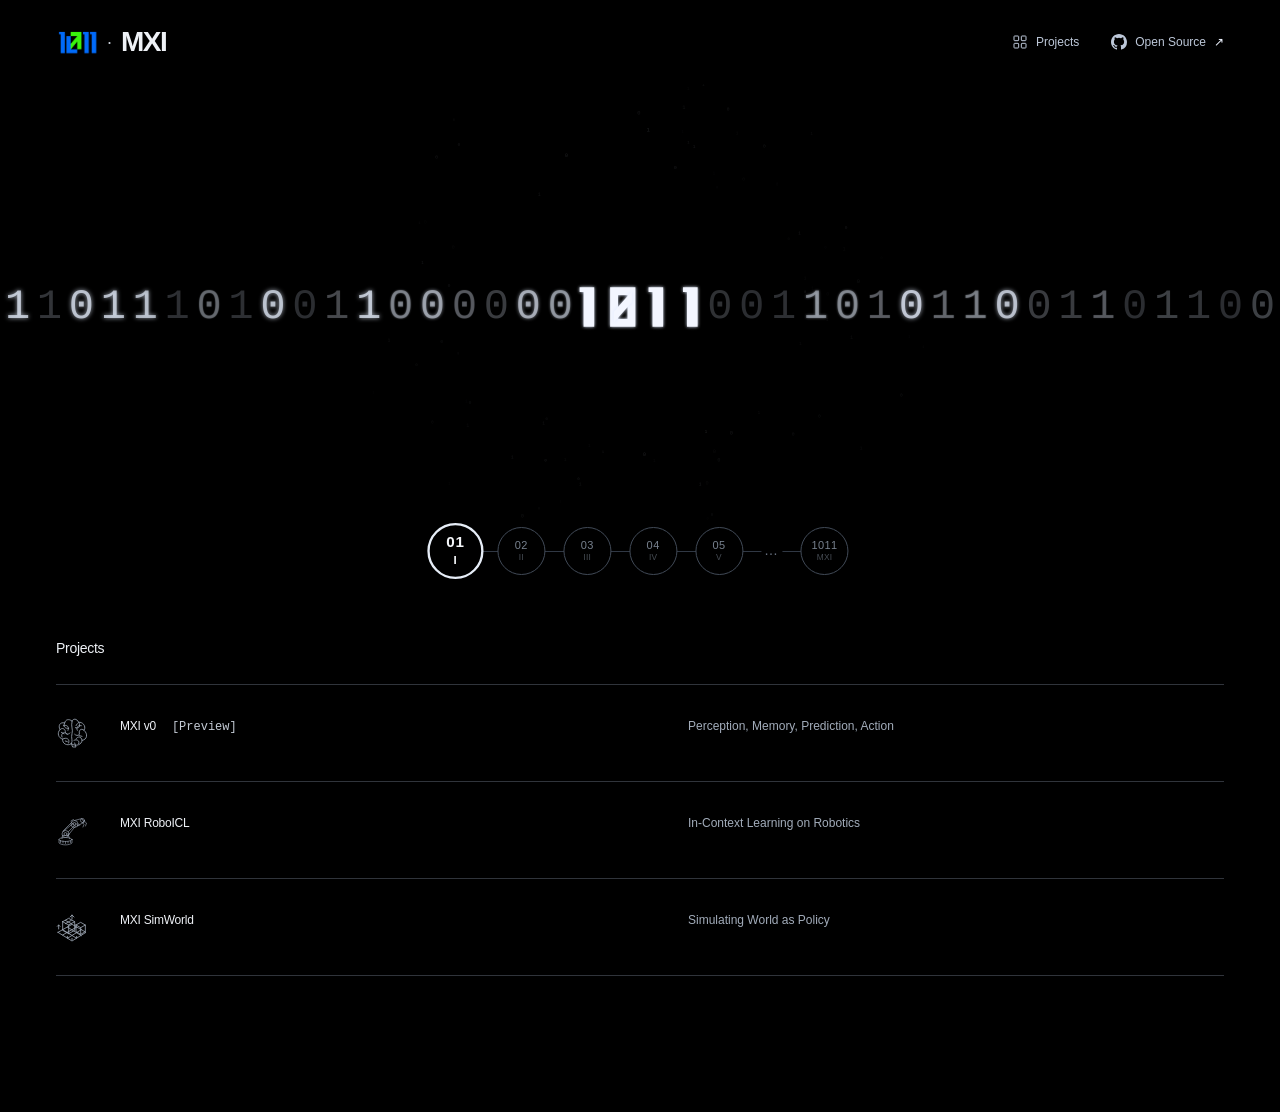
==== index.html @ 933e0298 "Enlarge mobile scenes" ====
<!doctype html>
<html lang="en">
<head>
  <meta charset="utf-8">
  <meta name="viewport" content="width=device-width, initial-scale=1">
  <meta name="theme-color" content="#000000">
  <title>MXI: Mathematics x Intelligence</title>
  <meta name="description" content="MXI: Mathematics x Intelligence.">
  <link rel="canonical" href="https://mxiteam.github.io/">
  <meta property="og:type" content="website">
  <meta property="og:title" content="MXI: Mathematics x Intelligence">
  <meta property="og:description" content="MXI: Mathematics x Intelligence.">
  <meta property="og:url" content="https://mxiteam.github.io/">
  <meta property="og:image" content="https://mxiteam.github.io/assets/mxi-logo.png">
  <meta name="twitter:card" content="summary">
  <link rel="icon" href="./assets/mxi-logo.png" type="image/png">
  <link rel="stylesheet" href="./assets/styles.34ad99760701.css">
  <script src="./assets/story-shapes.206c5630c1ee.js" defer></script>
  <script src="./assets/story-geometry.110244807147.js" defer></script>
  <script src="./assets/brain-surface.cc390f15104c.js" defer></script>
  <script src="./assets/story-targets.e17299c01988.js" defer></script>
  <script src="./assets/math-detail.ebd5feee73e7.js" defer></script>
  <script src="./assets/math-field.5498d85df841.js" defer></script>
  <script src="./assets/math-flow.3c6e560e7f46.js" defer></script>
  <script src="./assets/scene-layers.c333590a5a48.js" defer></script>
  <script src="./assets/story-shaders.88e5fa840086.js" defer></script>
  <script src="./assets/scene-accessories.8698072fff83.js" defer></script>
  <script src="./assets/story.1a4d7181e3ba.js" defer></script>
</head>
<body>
  <a class="skip-link" href="#main">Skip to main content</a>
  <header class="site-header">
    <div class="container header-inner">
      <a class="brand" href="./" aria-label="MXI: Mathematics x Intelligence">
        <img src="./assets/mxi-logo.png" width="42" height="42" alt="" fetchpriority="high">
        <span class="brand-separator" aria-hidden="true">·</span>
        <span>MXI</span>
      </a>
      <div class="header-actions">
        <a class="header-research" href="#projects">
          <svg viewBox="0 0 24 24" width="16" height="16" fill="none" stroke="currentColor" stroke-width="1.5" aria-hidden="true" focusable="false"><rect x="3" y="3" width="7" height="7" rx="1"/><rect x="14" y="3" width="7" height="7" rx="1"/><rect x="3" y="14" width="7" height="7" rx="1"/><rect x="14" y="14" width="7" height="7" rx="1"/></svg>
          Projects
        </a>
        <a class="header-github" href="https://github.com/MXITeam" target="_blank" rel="noopener noreferrer">
          <svg viewBox="0 0 16 16" width="16" height="16" fill="currentColor" aria-hidden="true" focusable="false"><path d="M8 0C3.58 0 0 3.58 0 8c0 3.54 2.29 6.53 5.47 7.59.4.07.55-.17.55-.38 0-.19-.01-.82-.01-1.49-2.01.37-2.53-.49-2.69-.94-.09-.23-.48-.94-.82-1.13-.28-.15-.68-.52-.01-.53.63-.01 1.08.58 1.23.82.72 1.21 1.87.87 2.33.66.07-.52.28-.87.51-1.07-1.78-.2-3.64-.89-3.64-3.95 0-.87.31-1.59.82-2.15-.08-.2-.36-1.02.08-2.12 0 0 .67-.21 2.2.82a7.65 7.65 0 0 1 4 0c1.53-1.04 2.2-.82 2.2-.82.44 1.1.16 1.92.08 2.12.51.56.82 1.27.82 2.15 0 3.07-1.87 3.75-3.65 3.95.29.25.54.73.54 1.48 0 1.07-.01 1.93-.01 2.2 0 .21.15.46.55.38A8.01 8.01 0 0 0 16 8c0-4.42-3.58-8-8-8Z"/></svg>
          Open Source <span aria-hidden="true">↗</span>
        </a>
      </div>
    </div>
  </header>
  <main id="main">
    <section class="hero container" aria-label="MXI binary story">
    <h1 class="sr-only">MXI: Mathematics x Intelligence</h1>
    <div class="story-stage" id="story-stage" role="group" tabindex="0" aria-label="A continuous binary story: 1011, mathematics, robot, brain, universe, and MXI" aria-describedby="field-help">
      <div class="story-fallback" aria-hidden="true">MXI</div>
      <canvas id="story-particles" aria-hidden="true"></canvas>
      <canvas id="story-conduit" aria-hidden="true"></canvas>
    </div>
    <nav class="scene-navigation" aria-label="Animation scenes">
      <button type="button" data-scene="0" aria-label="01 / I — Binary" aria-current="step">01 <span aria-hidden="true">I</span></button>
      <button type="button" data-scene="1" aria-label="02 / II — Mathematics">02 <span aria-hidden="true">II</span></button>
      <button type="button" data-scene="3" aria-label="03 / III — Robot">03 <span aria-hidden="true">III</span></button>
      <button type="button" data-scene="4" aria-label="04 / IV — Brain">04 <span aria-hidden="true">IV</span></button>
      <button type="button" data-scene="5" aria-label="05 / V — Universe">05 <span aria-hidden="true">V</span></button>
      <span class="scene-ellipsis" aria-hidden="true">…</span>
      <button type="button" data-scene="6" aria-label="1011 — MXI">1011 <span aria-hidden="true">MXI</span></button>
    </nav>
    <p id="field-help" class="sr-only">The central 1011 leads a continuous binary chain through mathematics, a humanoid robot, a brain, and the universe, finally forming MXI. Choose a numbered scene below to jump to it. Press Enter for a wave, or Space to pause and resume. Reduced motion shows a static scene.</p>
    </section>
    <section id="projects" class="research container" aria-labelledby="projects-title">
      <h2 id="projects-title">Projects</h2>
      <div class="research-grid">
        <article class="research-project" aria-labelledby="project-mxi0">
          <svg class="project-icon" viewBox="0 0 48 48" width="32" height="32" fill="none" stroke="currentColor" stroke-width="1.2" stroke-linecap="round" stroke-linejoin="round" aria-hidden="true" focusable="false"><path d="M24 6C19 2 14 4 13 9 6 7 3 13 6 19 1 24 4 32 10 33 9 40 17 44 23 40 30 45 39 41 39 35 47 34 48 25 42 20 46 13 39 7 34 8 31 2 26 2 24 6Z"/><path d="M24 7c-2 7 2 12 0 18s2 11-1 15M13 9c-3 5 1 9 6 8m-8-4c6-2 9 2 7 7M6 19c3-4 8-1 8 3s4 5 7 2M9 30c-3-6 5-9 8-4m-7 7c6-3 11 0 9 6M34 8c4 6 0 10-5 8m9-3c-6-1-8 3-6 7m10 0c-4-4-8 0-7 4s-4 5-7 2m11 9c-1-7-7-6-9-2m4 7c2-5-3-7-7-5"/><path d="m23 40 2 5h5l-2-6"/><path d="m8 23 4 2m2 11 3 1m18-9 4 1m-9-16 2-3"/></svg>
          <div class="project-heading"><h3 id="project-mxi0">MXI v0</h3><span class="project-status">[Preview]</span></div>
          <p>Perception, Memory, Prediction, Action</p>
        </article>
        <article class="research-project" aria-labelledby="project-icl">
          <svg class="project-icon" viewBox="0 0 64 64" width="32" height="32" fill="none" stroke="currentColor" stroke-width="1.2" stroke-linecap="round" stroke-linejoin="round" aria-hidden="true" focusable="false"><ellipse cx="19" cy="51" rx="13" ry="4"/><path d="M6 51v7c6 5 20 5 26 0v-7m-20-2 1-6h12l2 6"/><circle cx="19" cy="40" r="7"/><circle cx="19" cy="40" r="3"/><path d="m14 34 17-17 8 7-15 19m-6-11 16-13m-9 16 11-11"/><circle cx="37" cy="20" r="7"/><circle cx="37" cy="20" r="3"/><path d="m37 13 15-4 4 8-13 6m-13-9 5-3m8 13 5-2"/><circle cx="53" cy="13" r="4"/><path d="m56 14 5 4-2 6m-6-7 3 4-2 5m-39 9 2-2m6 10 2-2M9 53v4m5-3v4m5-3v4m5-4v3m5-4v3"/></svg>
          <div class="project-heading"><h3 id="project-icl">MXI RoboICL</h3></div>
          <p>In-Context Learning on Robotics</p>
        </article>
        <article class="research-project" aria-labelledby="project-simworld">
          <svg class="project-icon" viewBox="0 0 48 48" width="32" height="32" fill="none" stroke="currentColor" stroke-width="1.2" stroke-linecap="round" stroke-linejoin="round" aria-hidden="true" focusable="false"><path d="m3 32 21-12 21 12-21 13L3 32Zm7-4 21 13m-14-17 21 13M10 36l21-12m-14 17 21-13"/><path d="m10 16 9-5 9 5v13l-9 5-9-5V16Zm0 0 9 5 9-5m-9 5v13m-5-20 9 5m0-5-9 5"/><path d="m30 21 7-4 7 4v10l-7 4-7-4V21Zm0 0 7 4 7-4m-7 4v10"/><path d="M24 6v6m-3-3 3-3 3 3M4 21v6m-2-4 2-2 2 2"/><path d="M17 38v2m7 1v2m7-5v2"/></svg>
          <div class="project-heading"><h3 id="project-simworld">MXI SimWorld</h3></div>
          <p>Simulating World as Policy</p>
        </article>
      </div>
    </section>
  </main>
</body>
</html>
---- assets/styles.34ad99760701.css ----
@charset "UTF-8";
:root { color-scheme: dark; --ink:#eef1f6; --font:-apple-system,BlinkMacSystemFont,"Segoe UI",Arial,sans-serif; --interface-text:12px; }
*,*::before,*::after { box-sizing:border-box; }
body { margin:0; background:#000; color:var(--ink); font-family:var(--font); -webkit-font-smoothing:antialiased; overflow-x:clip; }
a { color:inherit; text-decoration:none; -webkit-tap-highlight-color:transparent; }
a:focus-visible,.story-stage:focus-visible { outline:1px solid #c7dbff80; outline-offset:5px; }
button:focus-visible { outline:1px solid #c7dbff80; outline-offset:4px; }
p,h1,h2,h3 { margin:0; }
img,canvas { display:block; }
::selection { background:#d6e4fa; color:#000; }
.container { width:min(1440px,calc(100% - 112px)); margin-inline:auto; }
.skip-link { position:fixed; z-index:20; top:12px; left:12px; background:#e9f0fb; color:black; padding:12px 20px; transform:translateY(-160%); }
.skip-link:focus { transform:none; }
.site-header { position:relative; z-index:3; }
.header-inner { height:84px; display:flex; align-items:center; justify-content:space-between; }
.brand { display:inline-flex; align-items:center; gap:9px; }
.brand img { object-fit:contain; }
.brand>span { font-size:28px; letter-spacing:-.055em; font-weight:750; }
.brand>.brand-separator { font-size:18px; font-weight:400; letter-spacing:0; color:#c5ccd6; }
.header-actions { display:flex; align-items:center; gap:clamp(14px,2.5vw,32px); }
.header-actions a { display:inline-flex; align-items:center; gap:8px; white-space:nowrap; }
.header-actions svg { flex:none; width:16px; height:16px; }
.header-research { font-size:var(--interface-text); padding-block:12px; color:#bcc7d8; }
.header-actions a:hover { color:#fff; }
.header-actions .header-github { padding-left:0; }
.header-github { font-size:var(--interface-text); padding:12px 0 12px 20px; color:#bcc7d8; }
.header-github span { color:#edf3ff; }
.hero { position:relative; height:max(240px,calc(100svh - 84px - 300px)); min-height:0; isolation:isolate; }
.story-stage { position:absolute; inset:0 calc((100% - 100vw)/2) 70px; width:100vw; touch-action:pan-y; user-select:none; cursor:crosshair; }
#story-particles,#story-conduit,.story-fallback { position:absolute; inset:0; width:100%; height:100%; }
#story-conduit { pointer-events:none; }
.story-fallback { display:grid; place-items:center; font:900 clamp(100px,25vw,380px)/1 "Arial Black",Arial,sans-serif; }
.story-stage.is-ready .story-fallback { visibility:hidden; }
.story-stage:not(.is-ready) canvas { visibility:hidden; }
.scene-navigation { --node-size:clamp(36px,10vw,48px); position:absolute; z-index:4; bottom:25px; left:50%; transform:translateX(-50%); display:flex; align-items:center; justify-content:center; gap:clamp(8px,1.4vw,20px); width:max-content; max-width:calc(100vw - 32px); }
.scene-navigation::before { content:""; position:absolute; top:50%; left:calc(var(--node-size)/2); right:calc(var(--node-size)/2); height:1px; background:#303844; }
.scene-navigation button { position:relative; z-index:1; flex:none; display:flex; flex-direction:column; align-items:center; justify-content:center; gap:1px; appearance:none; border:1px solid #414a57; border-radius:50%; background:#000; color:#77818e; padding:0; width:var(--node-size); height:var(--node-size); font:400 11px/1.15 var(--font); font-variant-numeric:tabular-nums; letter-spacing:.04em; cursor:pointer; white-space:nowrap; transition:color .35s,border-color .35s,transform .35s,font-size .35s; }
.scene-navigation button:hover { color:#c7d0dc; }
.scene-navigation button span { opacity:.6; font-size:.76em; letter-spacing:.04em; }
.scene-ellipsis { position:relative; z-index:1; color:#687180; background:#000; font-size:14px; letter-spacing:.12em; padding:0 3px 3px; }
.scene-navigation button[aria-current="step"] { color:#f5f7fa; border:2px solid #e6edf7; transform:scale(1.17); font-size:13px; font-weight:750; }
.scene-navigation button[aria-current="step"] span { opacity:1; }
.research { padding-block:40px 136px; scroll-margin-top:32px; }
.research h2 { margin-bottom:28px; font-size:calc(var(--interface-text) + 2px); font-weight:500; letter-spacing:-.02em; }
.research-grid { display:grid; grid-template-columns:1fr; }
.research-project { display:grid; grid-template-columns:32px minmax(0,1fr) minmax(0,1fr); align-items:baseline; column-gap:32px; min-width:0; padding-block:32px; border-top:1px solid #30343b; }
.research-project:last-child { border-bottom:1px solid #30343b; }
.project-icon { align-self:center; width:32px; height:32px; color:#a2acba; }
.project-status { font:var(--interface-text)/1.5 ui-monospace,SFMono-Regular,Consolas,monospace; }
.project-heading { display:flex; flex-wrap:wrap; align-items:baseline; gap:12px 16px; }
.project-status { color:#c4cbd5; }
.research-project h3 { font-size:var(--interface-text); font-weight:500; letter-spacing:-.02em; }
.research-project p { color:#a2acba; font-size:var(--interface-text); line-height:1.55; }
.sr-only { position:absolute; height:1px; width:1px; padding:0; margin:-1px; overflow:hidden; clip:rect(0,0,0,0); white-space:nowrap; border:0; }
@media(max-width:760px) {
 :root { --interface-text:11px; }
 .container { width:calc(100% - 40px); }
 .header-inner { height:70px; }
 .brand img { width:35px; height:35px; }
 .brand>span { font-size:25px; }
 .header-actions a { gap:6px; }
 .header-actions svg { width:14px; height:14px; }
 .hero { height:max(300px,calc(100svh - 70px - 300px)); }
 .scene-navigation { --node-size:clamp(30px,calc((100vw - 94px)/6),42px); bottom:22px; gap:clamp(3px,1.2vw,8px); max-width:calc(100vw - 24px); }
 .scene-navigation button { font-size:10px; }
 .scene-navigation button[aria-current="step"] { font-size:12px; }
 .scene-navigation button[data-scene="6"] { font-size:clamp(8px,2.6vw,10px); }
 .scene-navigation button[data-scene="6"][aria-current="step"] { font-size:clamp(9px,2.8vw,11px); }
 .research { padding-block:24px 64px; }
 .research h2 { margin-bottom:20px; }
 .research-project { grid-template-columns:28px minmax(0,1fr); gap:8px 12px; padding-block:22px; }
 .project-icon { width:28px; height:28px; }
 .project-heading { gap:6px 10px; }
 .research-project p { grid-column:2; }
}
@media(max-width:380px) {
 :root { --interface-text:10px; }
 .brand { gap:5px; }
 .brand img { width:28px; height:28px; }
 .brand>span { font-size:21px; }
 .brand>.brand-separator { font-size:15px; }
 .header-actions { gap:9px; }
 .header-actions a { gap:4px; }
 .header-actions svg { width:12px; height:12px; }
}
@media(max-height:500px) {
 .header-inner { height:48px; }
 .brand img { width:27px; height:27px; }
 .brand>span { font-size:22px; }
 .hero { height:max(230px,calc(100svh - 48px - 240px)); }
 .story-stage { bottom:55px; }
 .scene-navigation { bottom:10px; }
 .research { padding-top:24px; }
 .research h2 { margin-bottom:20px; }
 .research-project { padding-block:24px; }
}
@media(max-width:760px) and (max-height:500px) and (orientation:portrait) {
 /* Short portrait screens still need enough pixels for the particle subject. */
 .hero { height:clamp(270px,62.5svh,300px); }
}
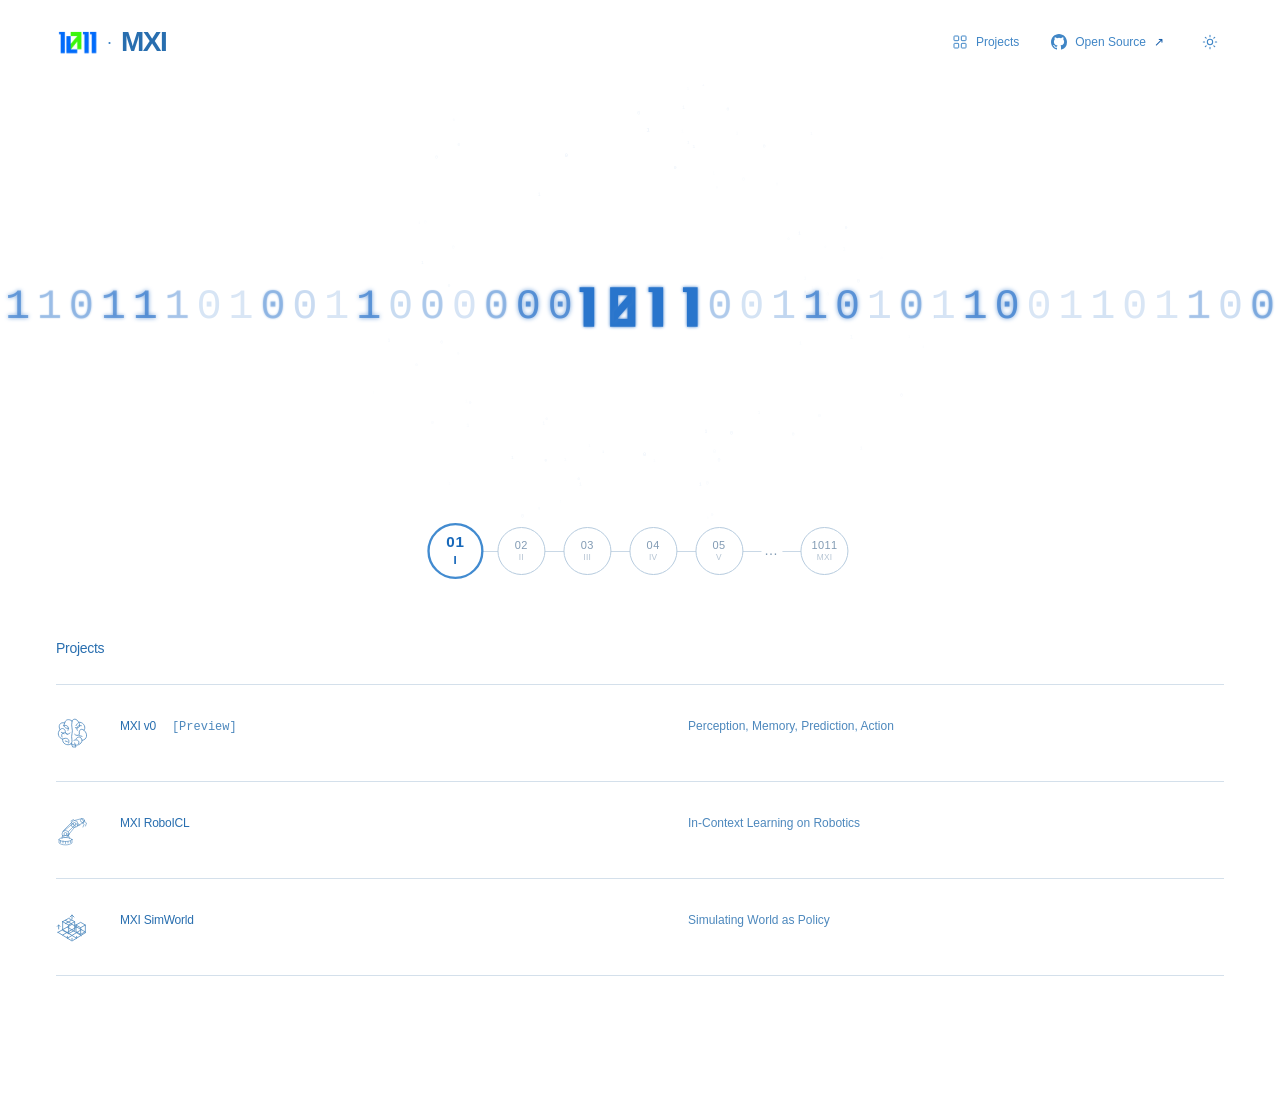
==== commit f79ce72f: "Add light theme" ====
--- a/index.html
+++ b/index.html
@@ -1,9 +1,10 @@
 <!doctype html>
-<html lang="en">
+<html lang="en" data-theme="light">
 <head>
   <meta charset="utf-8">
   <meta name="viewport" content="width=device-width, initial-scale=1">
-  <meta name="theme-color" content="#000000">
+  <script>try { if (localStorage.getItem('mxi-theme') === 'dark') document.documentElement.dataset.theme = 'dark'; } catch (_) {}</script>
+  <meta name="theme-color" content="#ffffff">
   <title>MXI: Mathematics x Intelligence</title>
   <meta name="description" content="MXI: Mathematics x Intelligence.">
   <link rel="canonical" href="https://mxiteam.github.io/">
@@ -14,7 +15,7 @@
   <meta property="og:image" content="https://mxiteam.github.io/assets/mxi-logo.png">
   <meta name="twitter:card" content="summary">
   <link rel="icon" href="./assets/mxi-logo.png" type="image/png">
-  <link rel="stylesheet" href="./assets/styles.34ad99760701.css">
+  <link rel="stylesheet" href="./assets/styles.a3b41dac617a.css">
   <script src="./assets/story-shapes.206c5630c1ee.js" defer></script>
   <script src="./assets/story-geometry.110244807147.js" defer></script>
   <script src="./assets/brain-surface.cc390f15104c.js" defer></script>
@@ -45,6 +46,9 @@
           <svg viewBox="0 0 16 16" width="16" height="16" fill="currentColor" aria-hidden="true" focusable="false"><path d="M8 0C3.58 0 0 3.58 0 8c0 3.54 2.29 6.53 5.47 7.59.4.07.55-.17.55-.38 0-.19-.01-.82-.01-1.49-2.01.37-2.53-.49-2.69-.94-.09-.23-.48-.94-.82-1.13-.28-.15-.68-.52-.01-.53.63-.01 1.08.58 1.23.82.72 1.21 1.87.87 2.33.66.07-.52.28-.87.51-1.07-1.78-.2-3.64-.89-3.64-3.95 0-.87.31-1.59.82-2.15-.08-.2-.36-1.02.08-2.12 0 0 .67-.21 2.2.82a7.65 7.65 0 0 1 4 0c1.53-1.04 2.2-.82 2.2-.82.44 1.1.16 1.92.08 2.12.51.56.82 1.27.82 2.15 0 3.07-1.87 3.75-3.65 3.95.29.25.54.73.54 1.48 0 1.07-.01 1.93-.01 2.2 0 .21.15.46.55.38A8.01 8.01 0 0 0 16 8c0-4.42-3.58-8-8-8Z"/></svg>
           Open Source <span aria-hidden="true">↗</span>
         </a>
+        <button class="theme-toggle" type="button" aria-label="Switch to dark theme" title="Switch theme" aria-pressed="true">
+          <svg viewBox="0 0 24 24" width="16" height="16" fill="none" stroke="currentColor" stroke-width="1.6" stroke-linecap="round" aria-hidden="true"><circle cx="12" cy="12" r="4"/><path d="M12 2v2m0 16v2M2 12h2m16 0h2M4.9 4.9l1.4 1.4m11.4 11.4 1.4 1.4m0-14.2-1.4 1.4M6.3 17.7l-1.4 1.4"/></svg>
+        </button>
       </div>
     </div>
   </header>
@@ -88,5 +92,24 @@
       </div>
     </section>
   </main>
+  <svg class="sr-only" aria-hidden="true" focusable="false"><filter id="light-particles" color-interpolation-filters="sRGB"><feColorMatrix type="matrix" values="-.88 0 0 0 1  0 -.56 0 0 1  0 0 -.20 0 1  0 0 0 1 0"/></filter></svg>
+  <script>
+    (() => {
+      const button = document.querySelector('.theme-toggle');
+      function update() {
+        const light = document.documentElement.dataset.theme === 'light';
+        button.setAttribute('aria-pressed', String(light));
+        button.setAttribute('aria-label', light ? 'Switch to dark theme' : 'Switch to light theme');
+        document.querySelector('meta[name="theme-color"]').content = light ? '#ffffff' : '#000000';
+      }
+      button.addEventListener('click', () => {
+        const light = document.documentElement.dataset.theme !== 'light';
+        document.documentElement.dataset.theme = light ? 'light' : 'dark';
+        try { localStorage.setItem('mxi-theme', light ? 'light' : 'dark'); } catch (_) {}
+        update();
+      });
+      update();
+    })();
+  </script>
 </body>
 </html>
--- a/assets/styles.a3b41dac617a.css
+++ b/assets/styles.a3b41dac617a.css
@@ -0,0 +1,115 @@
+@charset "UTF-8";
+:root { color-scheme: dark; --ink:#eef1f6; --font:-apple-system,BlinkMacSystemFont,"Segoe UI",Arial,sans-serif; --interface-text:12px; }
+*,*::before,*::after { box-sizing:border-box; }
+body { margin:0; background:#000; color:var(--ink); font-family:var(--font); -webkit-font-smoothing:antialiased; overflow-x:clip; }
+a { color:inherit; text-decoration:none; -webkit-tap-highlight-color:transparent; }
+a:focus-visible,.story-stage:focus-visible { outline:1px solid #c7dbff80; outline-offset:5px; }
+button:focus-visible { outline:1px solid #c7dbff80; outline-offset:4px; }
+p,h1,h2,h3 { margin:0; }
+img,canvas { display:block; }
+::selection { background:#d6e4fa; color:#000; }
+.container { width:min(1440px,calc(100% - 112px)); margin-inline:auto; }
+.skip-link { position:fixed; z-index:20; top:12px; left:12px; background:#e9f0fb; color:black; padding:12px 20px; transform:translateY(-160%); }
+.skip-link:focus { transform:none; }
+.site-header { position:relative; z-index:3; }
+.header-inner { height:84px; display:flex; align-items:center; justify-content:space-between; }
+.brand { display:inline-flex; align-items:center; gap:9px; }
+.brand img { object-fit:contain; }
+.brand>span { font-size:28px; letter-spacing:-.055em; font-weight:750; }
+.brand>.brand-separator { font-size:18px; font-weight:400; letter-spacing:0; color:#c5ccd6; }
+.header-actions { display:flex; align-items:center; gap:clamp(14px,2.5vw,32px); }
+.header-actions a { display:inline-flex; align-items:center; gap:8px; white-space:nowrap; }
+.header-actions svg { flex:none; width:16px; height:16px; }
+.header-research { font-size:var(--interface-text); padding-block:12px; color:#bcc7d8; }
+.header-actions a:hover { color:#fff; }
+.header-actions .header-github { padding-left:0; }
+.header-github { font-size:var(--interface-text); padding:12px 0 12px 20px; color:#bcc7d8; }
+.header-github span { color:#edf3ff; }
+.theme-toggle { display:inline-grid; place-items:center; flex:none; width:28px; height:36px; padding:0; border:0; background:transparent; color:#bcc7d8; cursor:pointer; }
+.theme-toggle:hover { color:#fff; }
+.hero { position:relative; height:max(240px,calc(100svh - 84px - 300px)); min-height:0; isolation:isolate; }
+.story-stage { position:absolute; inset:0 calc((100% - 100vw)/2) 70px; width:100vw; touch-action:pan-y; user-select:none; cursor:crosshair; }
+#story-particles,#story-conduit,.story-fallback { position:absolute; inset:0; width:100%; height:100%; }
+#story-conduit { pointer-events:none; }
+.story-fallback { display:grid; place-items:center; font:900 clamp(100px,25vw,380px)/1 "Arial Black",Arial,sans-serif; }
+.story-stage.is-ready .story-fallback { visibility:hidden; }
+.story-stage:not(.is-ready) canvas { visibility:hidden; }
+.scene-navigation { --node-size:clamp(36px,10vw,48px); position:absolute; z-index:4; bottom:25px; left:50%; transform:translateX(-50%); display:flex; align-items:center; justify-content:center; gap:clamp(8px,1.4vw,20px); width:max-content; max-width:calc(100vw - 32px); }
+.scene-navigation::before { content:""; position:absolute; top:50%; left:calc(var(--node-size)/2); right:calc(var(--node-size)/2); height:1px; background:#303844; }
+.scene-navigation button { position:relative; z-index:1; flex:none; display:flex; flex-direction:column; align-items:center; justify-content:center; gap:1px; appearance:none; border:1px solid #414a57; border-radius:50%; background:#000; color:#77818e; padding:0; width:var(--node-size); height:var(--node-size); font:400 11px/1.15 var(--font); font-variant-numeric:tabular-nums; letter-spacing:.04em; cursor:pointer; white-space:nowrap; transition:color .35s,border-color .35s,transform .35s,font-size .35s; }
+.scene-navigation button:hover { color:#c7d0dc; }
+.scene-navigation button span { opacity:.6; font-size:.76em; letter-spacing:.04em; }
+.scene-ellipsis { position:relative; z-index:1; color:#687180; background:#000; font-size:14px; letter-spacing:.12em; padding:0 3px 3px; }
+.scene-navigation button[aria-current="step"] { color:#f5f7fa; border:2px solid #e6edf7; transform:scale(1.17); font-size:13px; font-weight:750; }
+.scene-navigation button[aria-current="step"] span { opacity:1; }
+.research { padding-block:40px 136px; scroll-margin-top:32px; }
+.research h2 { margin-bottom:28px; font-size:calc(var(--interface-text) + 2px); font-weight:500; letter-spacing:-.02em; }
+.research-grid { display:grid; grid-template-columns:1fr; }
+.research-project { display:grid; grid-template-columns:32px minmax(0,1fr) minmax(0,1fr); align-items:baseline; column-gap:32px; min-width:0; padding-block:32px; border-top:1px solid #30343b; }
+.research-project:last-child { border-bottom:1px solid #30343b; }
+.project-icon { align-self:center; width:32px; height:32px; color:#a2acba; }
+.project-status { font:var(--interface-text)/1.5 ui-monospace,SFMono-Regular,Consolas,monospace; }
+.project-heading { display:flex; flex-wrap:wrap; align-items:baseline; gap:12px 16px; }
+.project-status { color:#c4cbd5; }
+.research-project h3 { font-size:var(--interface-text); font-weight:500; letter-spacing:-.02em; }
+.research-project p { color:#a2acba; font-size:var(--interface-text); line-height:1.55; }
+.sr-only { position:absolute; height:1px; width:1px; padding:0; margin:-1px; overflow:hidden; clip:rect(0,0,0,0); white-space:nowrap; border:0; }
+html[data-theme="light"] { color-scheme:light; --ink:#286eaf; }
+html[data-theme="light"] body { background:#fff; }
+html[data-theme="light"] .brand-separator,html[data-theme="light"] .header-research,html[data-theme="light"] .header-github,html[data-theme="light"] .theme-toggle { color:#4086c6; }
+html[data-theme="light"] .header-github span,html[data-theme="light"] .header-actions a:hover,html[data-theme="light"] .theme-toggle:hover { color:#135ba8; }
+html[data-theme="light"] #story-particles,html[data-theme="light"] #story-conduit { filter:url(#light-particles); }
+html[data-theme="light"] .scene-navigation::before,html[data-theme="light"] .scene-ellipsis { background:#fff; color:#829bb4; }
+html[data-theme="light"] .scene-navigation::before { background:#c9d8e6; }
+html[data-theme="light"] .scene-navigation button { background:#fff; border-color:#b6cbde; color:#829bb4; }
+html[data-theme="light"] .scene-navigation button:hover { color:#4f789e; }
+html[data-theme="light"] .scene-navigation button[aria-current="step"] { color:#1768ba; border-color:#428bd0; }
+html[data-theme="light"] .research-project { border-color:#d4e0eb; }
+html[data-theme="light"] .research-project p,html[data-theme="light"] .project-icon,html[data-theme="light"] .project-status { color:#4d88bd; }
+@media(max-width:760px) {
+ :root { --interface-text:11px; }
+ .container { width:calc(100% - 40px); }
+ .header-inner { height:70px; }
+ .brand img { width:35px; height:35px; }
+ .brand>span { font-size:25px; }
+ .header-actions a { gap:6px; }
+ .header-actions svg { width:14px; height:14px; }
+ .hero { height:max(300px,calc(100svh - 70px - 300px)); }
+ .scene-navigation { --node-size:clamp(30px,calc((100vw - 94px)/6),42px); bottom:22px; gap:clamp(3px,1.2vw,8px); max-width:calc(100vw - 24px); }
+ .scene-navigation button { font-size:10px; }
+ .scene-navigation button[aria-current="step"] { font-size:12px; }
+ .scene-navigation button[data-scene="6"] { font-size:clamp(8px,2.6vw,10px); }
+ .scene-navigation button[data-scene="6"][aria-current="step"] { font-size:clamp(9px,2.8vw,11px); }
+ .research { padding-block:24px 64px; }
+ .research h2 { margin-bottom:20px; }
+ .research-project { grid-template-columns:28px minmax(0,1fr); gap:8px 12px; padding-block:22px; }
+ .project-icon { width:28px; height:28px; }
+ .project-heading { gap:6px 10px; }
+ .research-project p { grid-column:2; }
+}
+@media(max-width:380px) {
+ :root { --interface-text:10px; }
+ .brand { gap:5px; }
+ .brand img { width:28px; height:28px; }
+ .brand>span { font-size:21px; }
+ .brand>.brand-separator { font-size:15px; }
+ .header-actions { gap:9px; }
+ .header-actions a { gap:4px; }
+ .header-actions svg { width:12px; height:12px; }
+ .theme-toggle { width:22px; }
+}
+@media(max-height:500px) {
+ .header-inner { height:48px; }
+ .brand img { width:27px; height:27px; }
+ .brand>span { font-size:22px; }
+ .hero { height:max(230px,calc(100svh - 48px - 240px)); }
+ .story-stage { bottom:55px; }
+ .scene-navigation { bottom:10px; }
+ .research { padding-top:24px; }
+ .research h2 { margin-bottom:20px; }
+ .research-project { padding-block:24px; }
+}
+@media(max-width:760px) and (max-height:500px) and (orientation:portrait) {
+ /* Short portrait screens still need enough pixels for the particle subject. */
+ .hero { height:clamp(270px,62.5svh,300px); }
+}
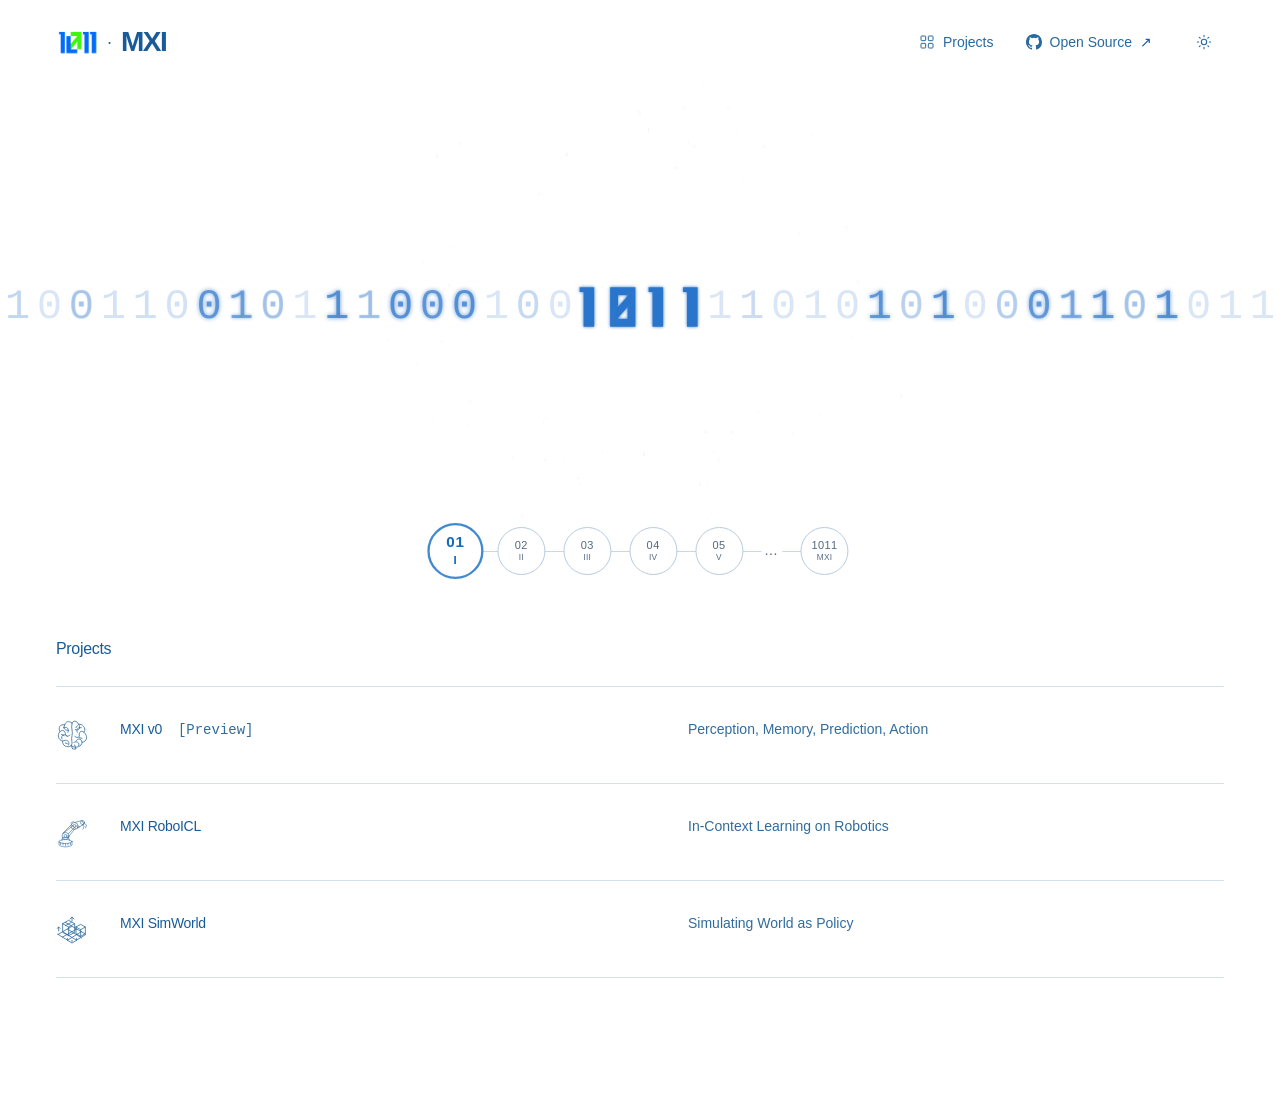
==== commit c4257e35: "Refine responsive typography" ====
--- a/index.html
+++ b/index.html
@@ -15,7 +15,7 @@
   <meta property="og:image" content="https://mxiteam.github.io/assets/mxi-logo.png">
   <meta name="twitter:card" content="summary">
   <link rel="icon" href="./assets/mxi-logo.png" type="image/png">
-  <link rel="stylesheet" href="./assets/styles.a3b41dac617a.css">
+  <link rel="stylesheet" href="./assets/styles.c7ca676ddd0a.css">
   <script src="./assets/story-shapes.206c5630c1ee.js" defer></script>
   <script src="./assets/story-geometry.110244807147.js" defer></script>
   <script src="./assets/brain-surface.cc390f15104c.js" defer></script>
--- a/assets/styles.c7ca676ddd0a.css
+++ b/assets/styles.c7ca676ddd0a.css
@@ -0,0 +1,116 @@
+@charset "UTF-8";
+:root { color-scheme: dark; --ink:#eef1f6; --font:-apple-system,BlinkMacSystemFont,"Segoe UI",Arial,sans-serif; --interface-text:clamp(.8125rem, .76rem + .2vw, .875rem); }
+*,*::before,*::after { box-sizing:border-box; }
+body { margin:0; background:#000; color:var(--ink); font-family:var(--font); -webkit-font-smoothing:antialiased; overflow-x:clip; }
+a { color:inherit; text-decoration:none; -webkit-tap-highlight-color:transparent; }
+a:focus-visible,.story-stage:focus-visible { outline:1px solid #c7dbff80; outline-offset:5px; }
+button:focus-visible { outline:1px solid #c7dbff80; outline-offset:4px; }
+p,h1,h2,h3 { margin:0; }
+img,canvas { display:block; }
+::selection { background:#d6e4fa; color:#000; }
+.container { width:min(1440px,calc(100% - 112px)); margin-inline:auto; }
+.skip-link { position:fixed; z-index:20; top:12px; left:12px; background:#e9f0fb; color:black; padding:12px 20px; transform:translateY(-160%); }
+.skip-link:focus { transform:none; }
+.site-header { position:relative; z-index:3; }
+.header-inner { height:84px; display:flex; align-items:center; justify-content:space-between; }
+.brand { display:inline-flex; align-items:center; gap:9px; }
+.brand img { object-fit:contain; }
+.brand>span { font-size:28px; letter-spacing:-.055em; font-weight:750; }
+.brand>.brand-separator { font-size:18px; font-weight:400; letter-spacing:0; color:#c5ccd6; }
+.header-actions { display:flex; align-items:center; gap:clamp(14px,2.5vw,32px); }
+.header-actions a { display:inline-flex; align-items:center; gap:8px; white-space:nowrap; }
+.header-actions svg { flex:none; width:16px; height:16px; }
+.header-research { font-size:var(--interface-text); padding-block:12px; color:#bcc7d8; }
+.header-actions a:hover { color:#fff; }
+.header-actions .header-github { padding-left:0; }
+.header-github { font-size:var(--interface-text); padding:12px 0 12px 20px; color:#bcc7d8; }
+.header-github span { color:#edf3ff; }
+.theme-toggle { display:inline-grid; place-items:center; flex:none; width:40px; height:40px; padding:0; border:0; background:transparent; color:#bcc7d8; cursor:pointer; }
+.theme-toggle:hover { color:#fff; }
+.hero { position:relative; height:max(240px,calc(100svh - 84px - 300px)); min-height:0; isolation:isolate; }
+.story-stage { position:absolute; inset:0 calc((100% - 100vw)/2) 70px; width:100vw; touch-action:pan-y; user-select:none; cursor:crosshair; }
+#story-particles,#story-conduit,.story-fallback { position:absolute; inset:0; width:100%; height:100%; }
+#story-conduit { pointer-events:none; }
+.story-fallback { display:grid; place-items:center; font:900 clamp(100px,25vw,380px)/1 "Arial Black",Arial,sans-serif; }
+.story-stage.is-ready .story-fallback { visibility:hidden; }
+.story-stage:not(.is-ready) canvas { visibility:hidden; }
+.scene-navigation { --node-size:clamp(36px,10vw,48px); position:absolute; z-index:4; bottom:25px; left:50%; transform:translateX(-50%); display:flex; align-items:center; justify-content:center; gap:clamp(8px,1.4vw,20px); width:max-content; max-width:calc(100vw - 32px); }
+.scene-navigation::before { content:""; position:absolute; top:50%; left:calc(var(--node-size)/2); right:calc(var(--node-size)/2); height:1px; background:#303844; }
+.scene-navigation button { position:relative; z-index:1; flex:none; display:flex; flex-direction:column; align-items:center; justify-content:center; gap:1px; appearance:none; border:1px solid #414a57; border-radius:50%; background:#000; color:#77818e; padding:0; width:var(--node-size); height:var(--node-size); font:400 .6875rem/1.15 var(--font); font-variant-numeric:tabular-nums; letter-spacing:.04em; cursor:pointer; white-space:nowrap; transition:color .35s,border-color .35s,transform .35s,font-size .35s; }
+.scene-navigation button:hover { color:#c7d0dc; }
+.scene-navigation button span { opacity:.6; font-size:.76em; letter-spacing:.04em; }
+.scene-ellipsis { position:relative; z-index:1; color:#687180; background:#000; font-size:14px; letter-spacing:.12em; padding:0 3px 3px; }
+.scene-navigation button[aria-current="step"] { color:#f5f7fa; border:2px solid #e6edf7; transform:scale(1.17); font-size:13px; font-weight:750; }
+.scene-navigation button[aria-current="step"] span { opacity:1; }
+.research { padding-block:40px 136px; scroll-margin-top:32px; }
+.research h2 { margin-bottom:28px; font-size:calc(var(--interface-text) + 2px); font-weight:500; letter-spacing:-.02em; }
+.research-grid { display:grid; grid-template-columns:1fr; }
+.research-project { display:grid; grid-template-columns:32px minmax(0,1fr) minmax(0,1fr); align-items:baseline; column-gap:32px; min-width:0; padding-block:32px; border-top:1px solid #30343b; }
+.research-project:last-child { border-bottom:1px solid #30343b; }
+.project-icon { align-self:center; width:32px; height:32px; color:#a2acba; }
+.project-status { font:var(--interface-text)/1.5 ui-monospace,SFMono-Regular,Consolas,monospace; }
+.project-heading { display:flex; flex-wrap:wrap; align-items:baseline; gap:12px 16px; }
+.project-status { color:#c4cbd5; }
+.research-project h3 { font-size:var(--interface-text); font-weight:500; letter-spacing:-.02em; }
+.research-project p { color:#a2acba; font-size:var(--interface-text); line-height:1.55; }
+.sr-only { position:absolute; height:1px; width:1px; padding:0; margin:-1px; overflow:hidden; clip:rect(0,0,0,0); white-space:nowrap; border:0; }
+html[data-theme="light"] { color-scheme:light; --ink:#175b99; }
+html[data-theme="light"] body { background:#fff; }
+html[data-theme="light"] .brand-separator,html[data-theme="light"] .header-research,html[data-theme="light"] .header-github,html[data-theme="light"] .theme-toggle { color:#28699f; }
+html[data-theme="light"] .header-github span,html[data-theme="light"] .header-actions a:hover,html[data-theme="light"] .theme-toggle:hover { color:#135ba8; }
+html[data-theme="light"] #story-particles,html[data-theme="light"] #story-conduit { filter:url(#light-particles); }
+html[data-theme="light"] .scene-navigation::before,html[data-theme="light"] .scene-ellipsis { background:#fff; color:#526a80; }
+html[data-theme="light"] .scene-navigation::before { background:#c9d8e6; }
+html[data-theme="light"] .scene-navigation button { background:#fff; border-color:#b6cbde; color:#526a80; }
+html[data-theme="light"] .scene-navigation button span { opacity:1; }
+html[data-theme="light"] .scene-navigation button:hover { color:#175b99; }
+html[data-theme="light"] .scene-navigation button[aria-current="step"] { color:#1768ba; border-color:#428bd0; }
+html[data-theme="light"] .research-project { border-color:#d4e0eb; }
+html[data-theme="light"] .research-project p,html[data-theme="light"] .project-icon,html[data-theme="light"] .project-status { color:#316c9d; }
+@media(max-width:760px) {
+ .container { width:calc(100% - 40px); }
+ .header-inner { height:70px; }
+ .brand img { width:35px; height:35px; }
+ .brand>span { font-size:25px; }
+ .header-actions a { gap:6px; }
+ .header-actions svg { width:14px; height:14px; }
+ .hero { height:max(300px,calc(100svh - 70px - 300px)); }
+ .scene-navigation { --node-size:clamp(30px,calc((100vw - 94px)/6),42px); bottom:22px; gap:clamp(3px,1.2vw,8px); max-width:calc(100vw - 24px); }
+ .scene-navigation button { font-size:.625rem; }
+ .scene-navigation button[aria-current="step"] { font-size:12px; }
+ .scene-navigation button[data-scene="6"] { font-size:clamp(8px,2.6vw,10px); }
+ .scene-navigation button[data-scene="6"][aria-current="step"] { font-size:clamp(9px,2.8vw,11px); }
+ .research { padding-block:24px 64px; }
+ .research h2 { margin-bottom:20px; }
+ .research-project { grid-template-columns:28px minmax(0,1fr); gap:8px 12px; padding-block:22px; }
+ .project-icon { width:28px; height:28px; }
+ .project-heading { gap:6px 10px; }
+ .research-project p { grid-column:2; }
+}
+@media(max-width:380px) {
+ .brand { gap:5px; }
+ .brand img { width:28px; height:28px; }
+ .brand>span { font-size:21px; }
+ .brand>.brand-separator { font-size:15px; }
+ .header-actions { gap:8px; }
+ .header-actions a { gap:4px; }
+ .header-actions svg { width:12px; height:12px; }
+ .header-inner { height:auto; min-height:70px; padding-block:12px; flex-wrap:wrap; row-gap:4px; }
+ .header-actions { margin-left:auto; }
+ .theme-toggle { width:36px; }
+}
+@media(max-height:500px) {
+ .header-inner { height:48px; }
+ .brand img { width:27px; height:27px; }
+ .brand>span { font-size:22px; }
+ .hero { height:max(230px,calc(100svh - 48px - 240px)); }
+ .story-stage { bottom:55px; }
+ .scene-navigation { bottom:10px; }
+ .research { padding-top:24px; }
+ .research h2 { margin-bottom:20px; }
+ .research-project { padding-block:24px; }
+}
+@media(max-width:760px) and (max-height:500px) and (orientation:portrait) {
+ /* Short portrait screens still need enough pixels for the particle subject. */
+ .hero { height:clamp(270px,62.5svh,300px); }
+}
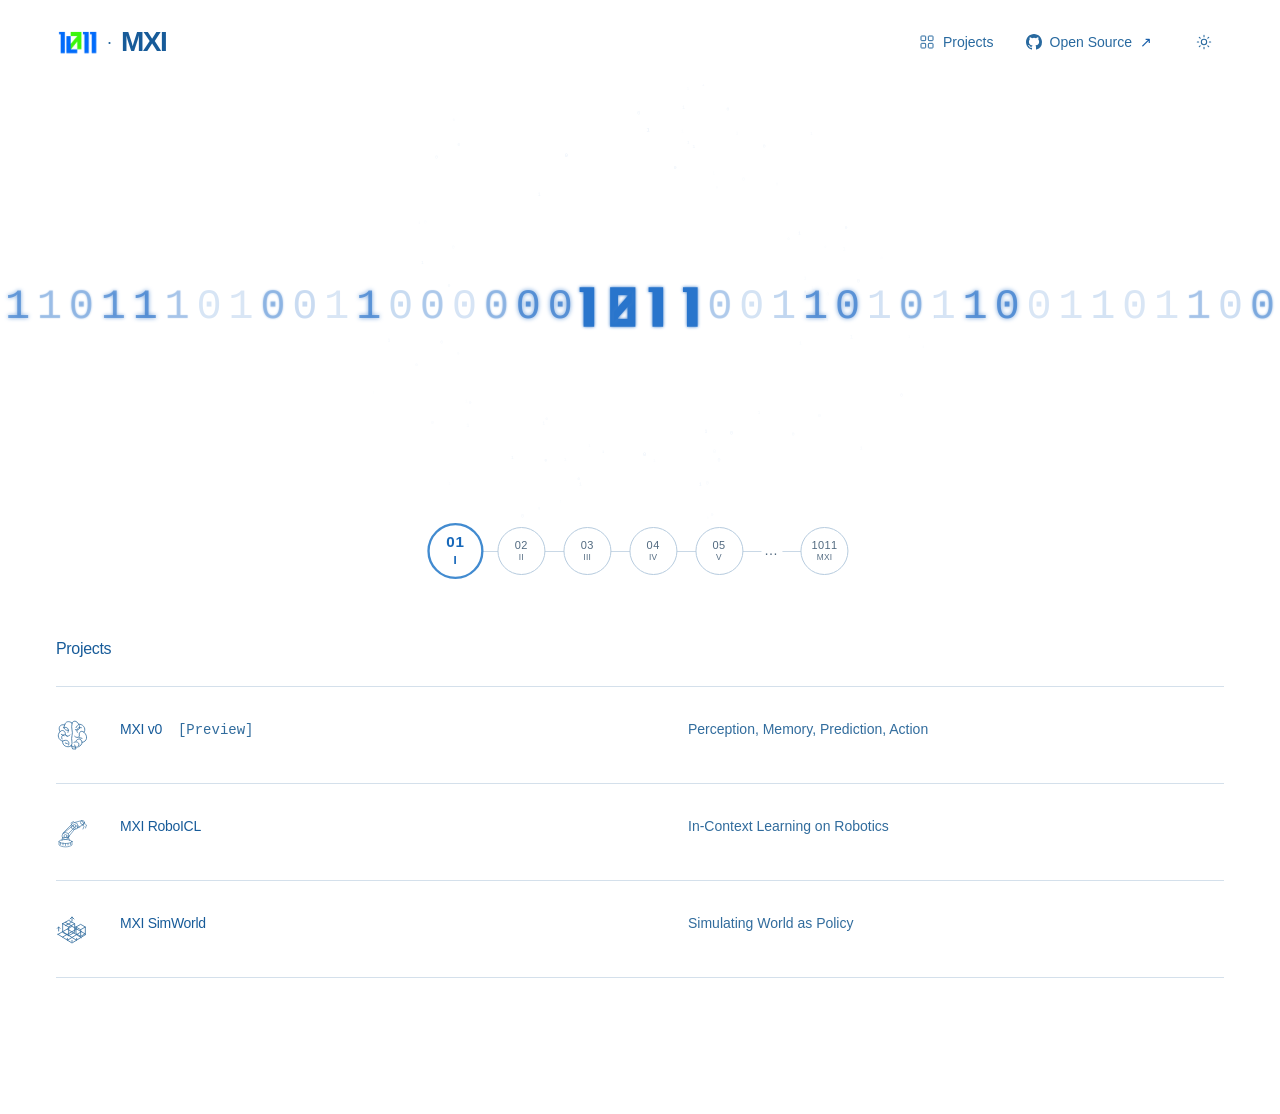
==== commit cba134d3: "Add curved math field" ====
--- a/index.html
+++ b/index.html
@@ -26,7 +26,7 @@
   <script src="./assets/scene-layers.c333590a5a48.js" defer></script>
   <script src="./assets/story-shaders.88e5fa840086.js" defer></script>
   <script src="./assets/scene-accessories.8698072fff83.js" defer></script>
-  <script src="./assets/story.1a4d7181e3ba.js" defer></script>
+  <script src="./assets/story.f1370f77d6ba.js" defer></script>
 </head>
 <body>
   <a class="skip-link" href="#main">Skip to main content</a>
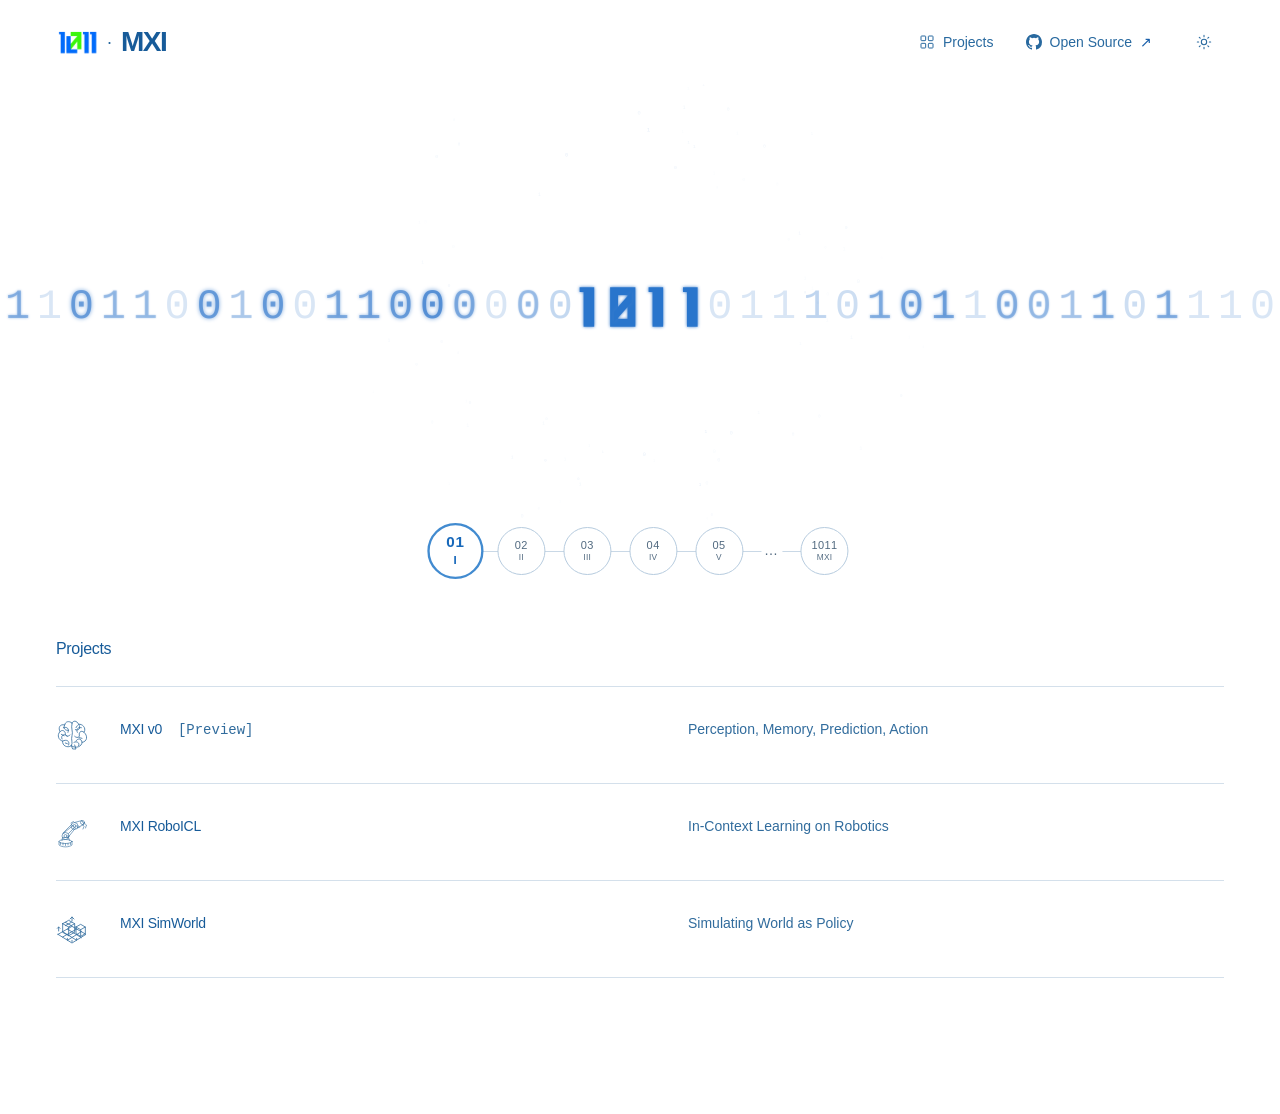
==== commit 8c5dc7f2: "Shape math field around lensing mass" ====
--- a/index.html
+++ b/index.html
@@ -26,7 +26,7 @@
   <script src="./assets/scene-layers.c333590a5a48.js" defer></script>
   <script src="./assets/story-shaders.88e5fa840086.js" defer></script>
   <script src="./assets/scene-accessories.8698072fff83.js" defer></script>
-  <script src="./assets/story.f1370f77d6ba.js" defer></script>
+  <script src="./assets/story.92945391c8b6.js" defer></script>
 </head>
 <body>
   <a class="skip-link" href="#main">Skip to main content</a>
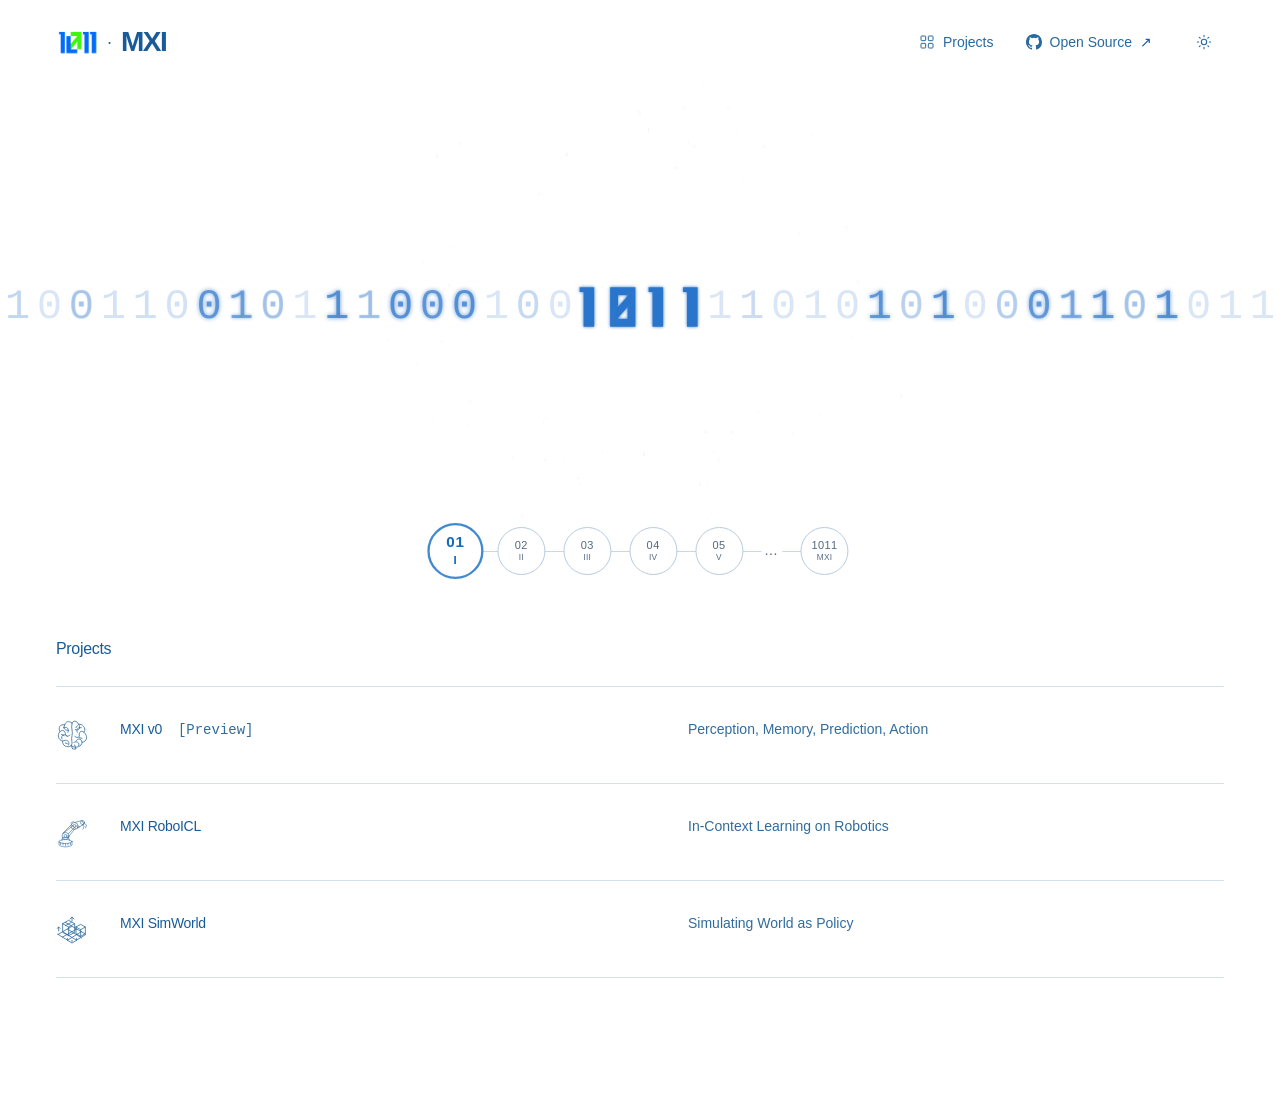
==== commit 62e2c228: "Link MXI RoboICL project to its published website" ====
--- a/index.html
+++ b/index.html
@@ -19,14 +19,14 @@
   <script src="./assets/story-shapes.206c5630c1ee.js" defer></script>
   <script src="./assets/story-geometry.110244807147.js" defer></script>
   <script src="./assets/brain-surface.cc390f15104c.js" defer></script>
-  <script src="./assets/story-targets.e17299c01988.js" defer></script>
+  <script src="./assets/story-targets.ace636c6b1b6.js" defer></script>
   <script src="./assets/math-detail.ebd5feee73e7.js" defer></script>
   <script src="./assets/math-field.5498d85df841.js" defer></script>
   <script src="./assets/math-flow.3c6e560e7f46.js" defer></script>
   <script src="./assets/scene-layers.c333590a5a48.js" defer></script>
   <script src="./assets/story-shaders.88e5fa840086.js" defer></script>
   <script src="./assets/scene-accessories.8698072fff83.js" defer></script>
-  <script src="./assets/story.92945391c8b6.js" defer></script>
+  <script src="./assets/story.b6ede44378e7.js" defer></script>
 </head>
 <body>
   <a class="skip-link" href="#main">Skip to main content</a>
@@ -81,7 +81,7 @@
         </article>
         <article class="research-project" aria-labelledby="project-icl">
           <svg class="project-icon" viewBox="0 0 64 64" width="32" height="32" fill="none" stroke="currentColor" stroke-width="1.2" stroke-linecap="round" stroke-linejoin="round" aria-hidden="true" focusable="false"><ellipse cx="19" cy="51" rx="13" ry="4"/><path d="M6 51v7c6 5 20 5 26 0v-7m-20-2 1-6h12l2 6"/><circle cx="19" cy="40" r="7"/><circle cx="19" cy="40" r="3"/><path d="m14 34 17-17 8 7-15 19m-6-11 16-13m-9 16 11-11"/><circle cx="37" cy="20" r="7"/><circle cx="37" cy="20" r="3"/><path d="m37 13 15-4 4 8-13 6m-13-9 5-3m8 13 5-2"/><circle cx="53" cy="13" r="4"/><path d="m56 14 5 4-2 6m-6-7 3 4-2 5m-39 9 2-2m6 10 2-2M9 53v4m5-3v4m5-3v4m5-4v3m5-4v3"/></svg>
-          <div class="project-heading"><h3 id="project-icl">MXI RoboICL</h3></div>
+          <div class="project-heading"><h3 id="project-icl"><a href="https://nicoxdav.github.io/agp-trajectory-replay/roboicl/">MXI RoboICL</a></h3></div>
           <p>In-Context Learning on Robotics</p>
         </article>
         <article class="research-project" aria-labelledby="project-simworld">
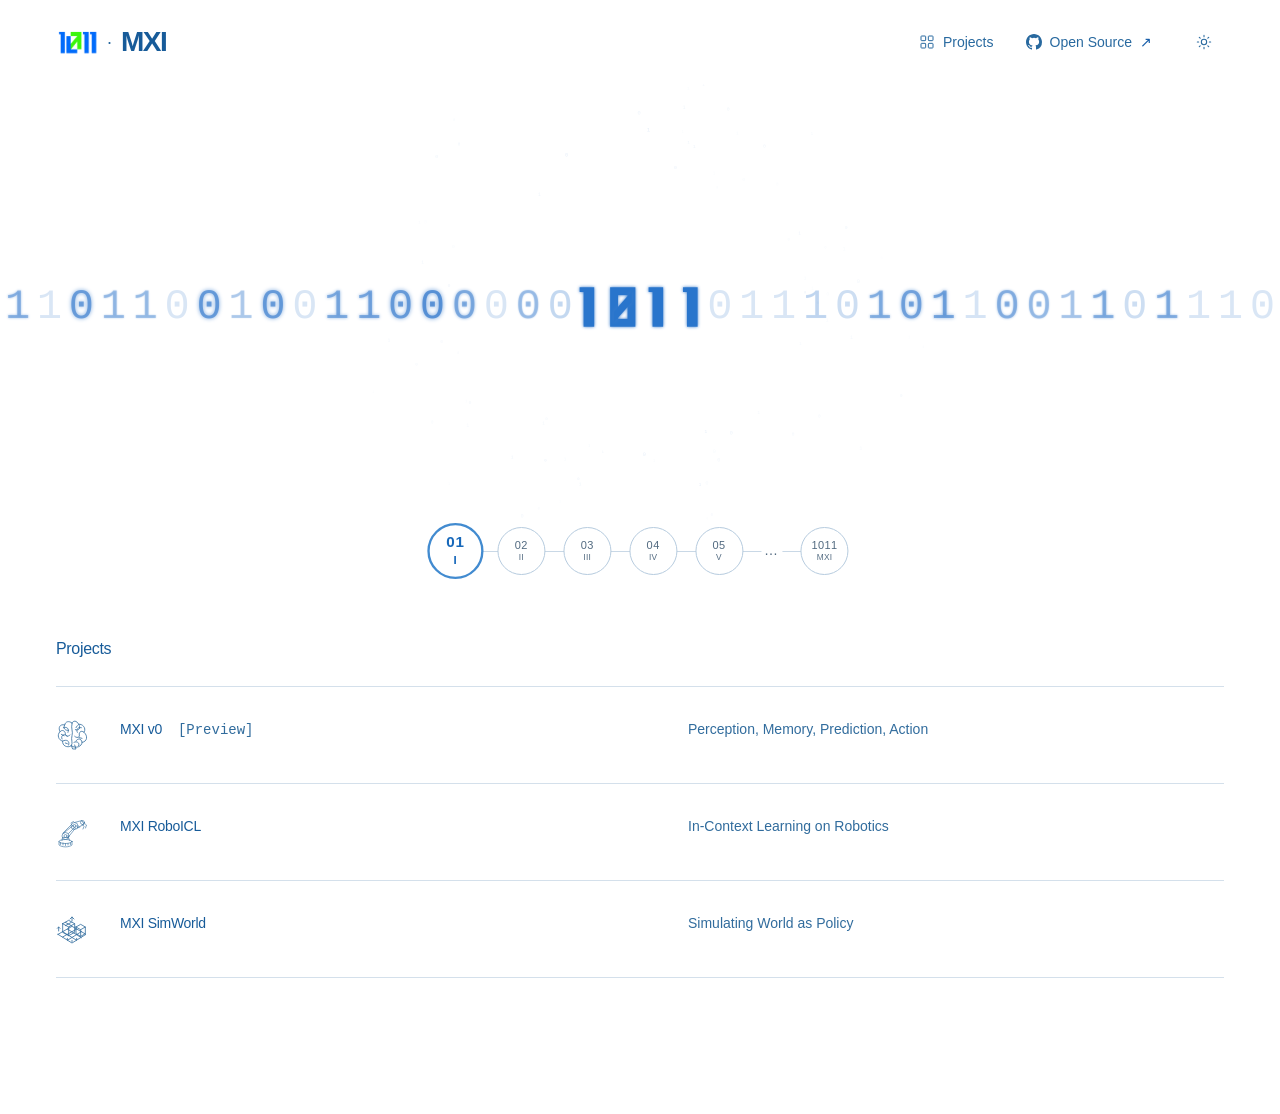
==== commit 3c6c7737: "Bundle the MXI-RoboICL website and media for local hosting" ====
--- a/index.html
+++ b/index.html
@@ -81,7 +81,7 @@
         </article>
         <article class="research-project" aria-labelledby="project-icl">
           <svg class="project-icon" viewBox="0 0 64 64" width="32" height="32" fill="none" stroke="currentColor" stroke-width="1.2" stroke-linecap="round" stroke-linejoin="round" aria-hidden="true" focusable="false"><ellipse cx="19" cy="51" rx="13" ry="4"/><path d="M6 51v7c6 5 20 5 26 0v-7m-20-2 1-6h12l2 6"/><circle cx="19" cy="40" r="7"/><circle cx="19" cy="40" r="3"/><path d="m14 34 17-17 8 7-15 19m-6-11 16-13m-9 16 11-11"/><circle cx="37" cy="20" r="7"/><circle cx="37" cy="20" r="3"/><path d="m37 13 15-4 4 8-13 6m-13-9 5-3m8 13 5-2"/><circle cx="53" cy="13" r="4"/><path d="m56 14 5 4-2 6m-6-7 3 4-2 5m-39 9 2-2m6 10 2-2M9 53v4m5-3v4m5-3v4m5-4v3m5-4v3"/></svg>
-          <div class="project-heading"><h3 id="project-icl"><a href="https://nicoxdav.github.io/agp-trajectory-replay/roboicl/">MXI RoboICL</a></h3></div>
+          <div class="project-heading"><h3 id="project-icl"><a href="./roboicl/">MXI RoboICL</a></h3></div>
           <p>In-Context Learning on Robotics</p>
         </article>
         <article class="research-project" aria-labelledby="project-simworld">
